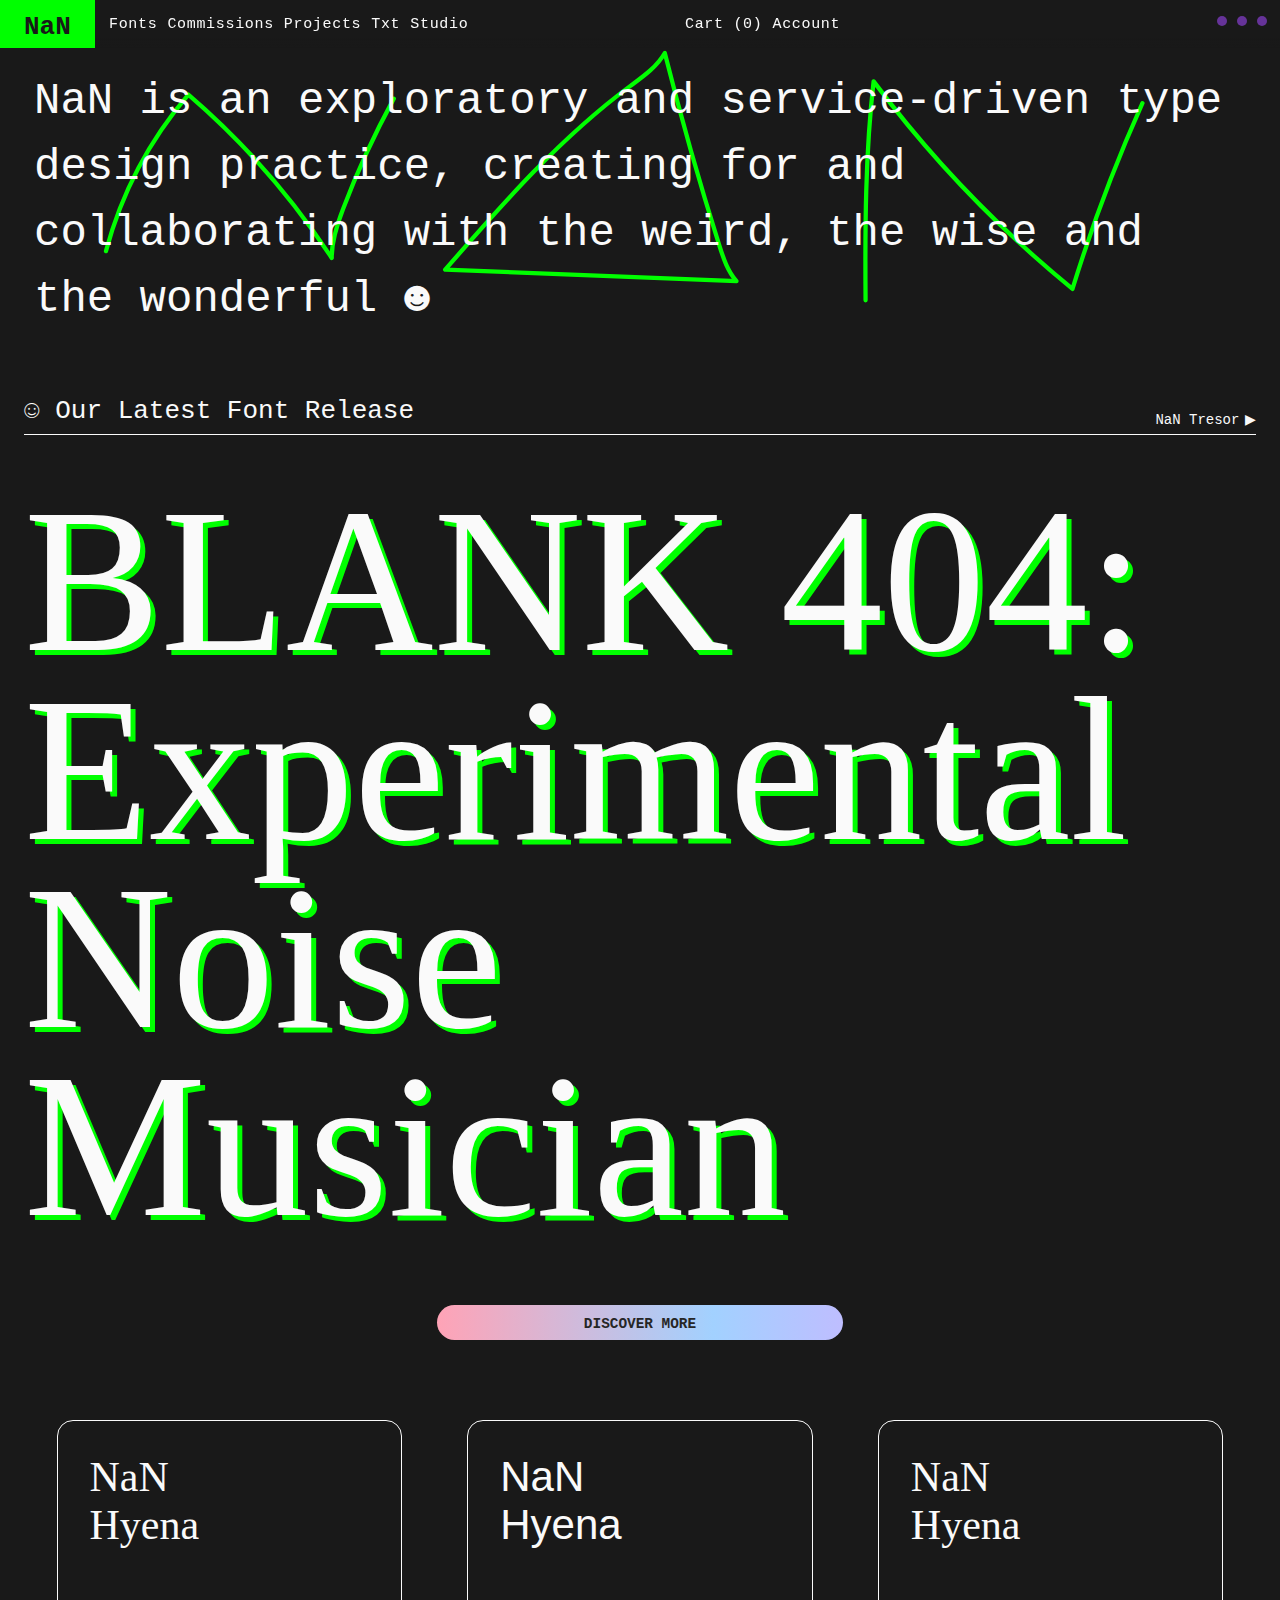
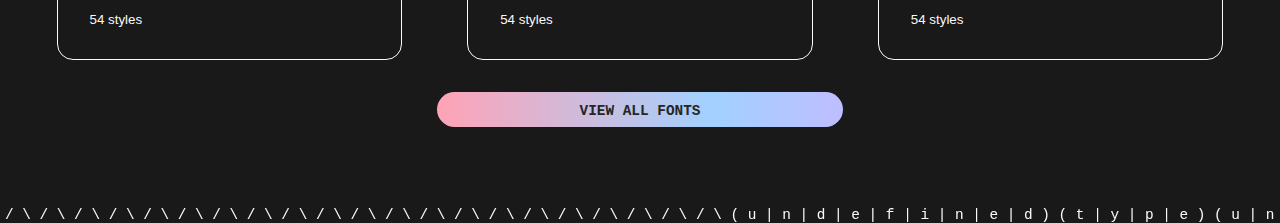
==== index.html @ cc578aba "uploaded website content" ====
<!DOCTYPE html>
<html lang="en">
<head>
    <meta charset="UTF-8">
    <meta http-equiv="X-UA-Compatible" content="IE=edge">
    <meta name="viewport" content="width=device-width, initial-scale=1.0">
    <link rel="apple-touch-icon" sizes="180x180" href="./ico/apple-touch-icon.png">
    <link rel="icon" type="image/png" sizes="32x32" href="./ico/favicon-32x32.png">
    <link rel="icon" type="image/png" sizes="16x16" href="./ico/favicon-16x16.png">
    <link rel="shortcut icon" href="./ico/favicon.ico" type="image/x-icon">
    <title>Home</title>
    <link rel="stylesheet" href="main.css">
    </title>
</head>
<body>
    <div class="themeWrapper">
        <header id="header">
			<a id="header-logo" href="/">NaN</a>
            <ul id="menu-main-menu" class="menu">
                <li id="menu-item-65" class="menu-item menu-item-type-post_type menu-item-object-page menu-item-65"><a href="https://www.nan.xyz/fonts/"><span>Fonts</span></a></li>
                <li id="menu-item-6639" class="menu-item menu-item-type-post_type menu-item-object-page menu-item-6639"><a href="https://www.nan.xyz/custom/"><span>Commissions</span></a></li>
                <li id="menu-item-6194" class="menu-item menu-item-type-post_type menu-item-object-page menu-item-6194"><a href="https://www.nan.xyz/projects/"><span>Projects</span></a></li>
                <li id="menu-item-6442" class="menu-item menu-item-type-post_type menu-item-object-page menu-item-6442"><a href="https://www.nan.xyz/txt/"><span>Txt</span></a></li>
                <li id="menu-item-62" class="menu-item menu-item-type-post_type menu-item-object-page menu-item-62"><a href="https://www.nan.xyz/about/"><span>Studio</span></a></li>
            </ul>
            <ul id="menu-account-menu" class="menu">
                <li id="menu-item-10352" class="menu-item menu-item-type-post_type menu-item-object-page menu-item-10352"><a href="https://www.nan.xyz/cart/"><span>Cart&nbsp;<span class="cart-count">(<span class="cart-count-value">0</span>)</span></span></a></li>
                <li id="menu-item-10353" class="menu-item menu-item-type-post_type menu-item-object-page menu-item-10353"><a href="https://www.nan.xyz/my-account/"><span>Account</span></a></li>
            </ul>
            <div><ul id="menu-ul" class="menu">
                <li class="menu-li theme-green" onclick="switchGreen()" id="greenSwitch"></li>
                <li class="menu-li theme-black"></li>
                <li class="menu-li theme-blue"></li>
            </ul></div>
            <div id="custom-color" class="custom-color">
                <a href="custom-color"><span></span></a>
            </div>
			<div id="menu-toggle"><img src="./ico/menu.png" alt=""></div>
		</header>
        <main id="main">
            <div class="block-hero">
                <div class="layout-full columns">        
                    <p class="hero-text">NaN is an exploratory and service-driven type design practice, creating for and collaborating with the weird, the wise and the wonderful ☻</p>
                            <a id="clippy-hello-trials" href="/trial-fonts">Trial fonts</a>
                </div>
                <!--?xml version="1.0" encoding="utf-8"?-->
            <!-- Generator: Adobe Illustrator 19.2.1, SVG Export Plug-In . SVG Version: 6.00 Build 0)  -->
            <svg version="1.1" id="Layer_1" xmlns="http://www.w3.org/2000/svg" xmlns:xlink="http://www.w3.org/1999/xlink" x="0px" y="0px" viewBox="0 0 841.9 175.7" style="enable-background:new 0 0 841.9 175.7;" xml:space="preserve">
            <g>
                <path class="st0" d="M56,138.8c10.5-39.3,29.9-76.1,56.3-107c37.7,32.4,70.8,70.2,98,111.7c-0.2-11.6,3.6-22.9,7.8-33.7
                    c9.8-25.8,21.4-50.9,34.6-75.2"></path>
                <path class="st0" d="M486.9,159.3c-6.1-6.8-9-15.7-11.7-24.3c-13.8-43.5-26.2-87.4-37.3-131.6c-5.4,9.5-14.7,16-23.5,22.5
                    c-47.9,35.4-87.5,80.7-126.6,125.6L486.9,159.3z"></path>
                <path class="st0" d="M575.1,172.4c-0.4-49.9-0.2-100,5.5-149.6c39.3,52.6,85.1,100.3,135.9,141.8c13.3-43.2,29.3-85.6,47.8-126.9"></path>
            </g>
            </svg>
            </div>
            <div class="block-section ">
                <h1 class="section-headline smiley">Our Latest Font Release</h1>
                <a href="https://nan.xyz/fonts/nan-tresor/" target="" class="section-link">NaN Tresor</a>
            </div>
            <div class="initial-text" style="columns: 1;">
                <div>BLANK 404:</div>
                <div>Experimental</div>
                <div>Noise Musician</div>
            </div>
            <p class="nan-button"><a href="https://www.nan.xyz/fonts/nan-tresor/" data-type="URL">Discover more</a></p>
            <div class="section">
                <div class="column1">
                    <div class="style-name">
                        NaN
                        <br>
                        Hyena
                    </div>
                    <small class="tile-count">54 styles</small>
                </div>
                <div class="column1">
                    <div class="style-name1">
                        NaN
                        <br>
                        Hyena
                    </div>
                    <small class="tile-count">54 styles</small>
                </div>
                <div class="column1">
                    <div class="style-name2">
                        NaN
                        <br>
                        Hyena
                    </div>
                    <small class="tile-count">54 styles</small>
                </div>
            </div>
            <p class="nan-button"><a href="https://www.nan.xyz/fonts/" data-type="page" data-id="52">View all fonts</a></p>
            <div class="figlet marquee3k is-init" data-speed="2.25" data-text="undefined type undefined " data-font="Bubble">
                <div class="marquee3k__wrapper" style="white-space: nowrap; transform: translate(-409.5px, 0px) translateZ(0px);">
                    <div class="marquee3k__copy" style="display: inline-block;">   _   _   _   _   _   _   _   _   _     _   _   _   _     _   _   _   _   _   _   _   _   _   
                        / \ / \ / \ / \ / \ / \ / \ / \ / \   / \ / \ / \ / \   / \ / \ / \ / \ / \ / \ / \ / \ / \  
                       ( u | n | d | e | f | i | n | e | d ) ( t | y | p | e ) ( u | n | d | e | f | i | n | e | d ) 
                        \_/ \_/ \_/ \_/ \_/ \_/ \_/ \_/ \_/   \_/ \_/ \_/ \_/   \_/ \_/ \_/ \_/ \_/ \_/ \_/ \_/ \_/  
                    </div>
                    <div class="marquee3k__copy" style="display: inline-block;">   _   _   _   _   _   _   _   _   _     _   _   _   _     _   _   _   _   _   _   _   _   _   
                        / \ / \ / \ / \ / \ / \ / \ / \ / \   / \ / \ / \ / \   / \ / \ / \ / \ / \ / \ / \ / \ / \  
                       ( u | n | d | e | f | i | n | e | d ) ( t | y | p | e ) ( u | n | d | e | f | i | n | e | d ) 
                        \_/ \_/ \_/ \_/ \_/ \_/ \_/ \_/ \_/   \_/ \_/ \_/ \_/   \_/ \_/ \_/ \_/ \_/ \_/ \_/ \_/ \_/  
                    </div><div class="marquee3k__copy" style="display: inline-block;">   _   _   _   _   _   _   _   _   _     _   _   _   _     _   _   _   _   _   _   _   _   _   
                        / \ / \ / \ / \ / \ / \ / \ / \ / \   / \ / \ / \ / \   / \ / \ / \ / \ / \ / \ / \ / \ / \  
                       ( u | n | d | e | f | i | n | e | d ) ( t | y | p | e ) ( u | n | d | e | f | i | n | e | d ) 
                        \_/ \_/ \_/ \_/ \_/ \_/ \_/ \_/ \_/   \_/ \_/ \_/ \_/   \_/ \_/ \_/ \_/ \_/ \_/ \_/ \_/ \_/  
                    </div><div class="marquee3k__copy" style="display: inline-block;">   _   _   _   _   _   _   _   _   _     _   _   _   _     _   _   _   _   _   _   _   _   _   
                        / \ / \ / \ / \ / \ / \ / \ / \ / \   / \ / \ / \ / \   / \ / \ / \ / \ / \ / \ / \ / \ / \  
                       ( u | n | d | e | f | i | n | e | d ) ( t | y | p | e ) ( u | n | d | e | f | i | n | e | d ) 
                        \_/ \_/ \_/ \_/ \_/ \_/ \_/ \_/ \_/   \_/ \_/ \_/ \_/   \_/ \_/ \_/ \_/ \_/ \_/ \_/ \_/ \_/  
                    </div><div class="marquee3k__copy" style="display: inline-block;">   _   _   _   _   _   _   _   _   _     _   _   _   _     _   _   _   _   _   _   _   _   _   
                        / \ / \ / \ / \ / \ / \ / \ / \ / \   / \ / \ / \ / \   / \ / \ / \ / \ / \ / \ / \ / \ / \  
                       ( u | n | d | e | f | i | n | e | d ) ( t | y | p | e ) ( u | n | d | e | f | i | n | e | d ) 
                        \_/ \_/ \_/ \_/ \_/ \_/ \_/ \_/ \_/   \_/ \_/ \_/ \_/   \_/ \_/ \_/ \_/ \_/ \_/ \_/ \_/ \_/  
                    </div><div class="marquee3k__copy" style="display: inline-block;">   _   _   _   _   _   _   _   _   _     _   _   _   _     _   _   _   _   _   _   _   _   _   
                        / \ / \ / \ / \ / \ / \ / \ / \ / \   / \ / \ / \ / \   / \ / \ / \ / \ / \ / \ / \ / \ / \  
                       ( u | n | d | e | f | i | n | e | d ) ( t | y | p | e ) ( u | n | d | e | f | i | n | e | d ) 
                        \_/ \_/ \_/ \_/ \_/ \_/ \_/ \_/ \_/   \_/ \_/ \_/ \_/   \_/ \_/ \_/ \_/ \_/ \_/ \_/ \_/ \_/  
                    </div>
                </div>
            </div>
        </main>
    </div>
</body>
<script src="app.js"></script>
</html>
---- main.css ----
/* reset */

* {
    margin: 0;
    box-sizing: border-box;
}

:root {
    --black: rgb(25, 25, 25);
    --yellow: rgb(255, 255, 150);
    --blue: rgb(0, 0, 255);
    --foreground: rgb(250, 250, 250);
    --background: rgb(183, 255, 180);
    --highlight: rgb(0, 255, 0);
    --fontSize_normal: 16px;
    --fontSize_huge: 42px;
    --lineHeightDefault: 1.5;
}

a {
    color: var(--foreground);
    text-decoration: none;
}

li {
    list-style: none;
}

body {
    -webkit-font-smoothing: antialiased;
    -moz-osx-font-smoothing: grayscale;
    text-rendering: optimizeLegibility;
}

/* ************* _______ end of reset_______ ************* */

.themeWrapper{
    background-color: var(--black);
    color: var(--foreground);
    width: 100%;
}

.themeWrapperYellow {
    background-color: var(--yellow);
}

#header {
    display: flex;
    position: sticky;
    top: 0;
    width: 100%;
    height: 48px;
    left: 0;
    z-index: 99;
    padding-left: 0;
    background: rgba(0,0,0,0) linear-gradient(180deg, var(--black) 80%, rgba(183, 255, 180, 0) 100%);
}

#header * {
    position: relative;
}

.menu {
    display: none;
}

#menu-ul {
    display: flex;
    align-items: center;
    justify-content: space-between;
    margin: 0rem 0.5rem !important;
    right: -4px;
    right: 0;
    top: 1rem;
}

.menu-li {
    cursor: pointer;
    content: "";
    height: 10px;
    width: 10px;
    border-radius: 100%;
    border: none;
    background-color: rebeccapurple;
}

#header-logo {
    background-color: var(--highlight);
    color: var(--black);
    line-height: 1em;
    position: absolute;
    height: 3rem;
    left: 0;
    top: 0;
    padding: .55em 1.5rem 0;
    z-index: 1;
    font-family: monospace;
    font-weight: 900;
    font-size: 26px;
}

#menu-toggle{
    position: fixed;
    top: 0;
    right: 0;
}

#menu-toggle img {
    width: 3rem;
    background-color: var(--highlight);
    z-index: 999;
    padding: 0.5rem;
}

/* ________ ********** main content styling********** _________ */

main {
    position: relative;
    padding: 0 1.5rem;
}

.block-hero {
    position: relative;
    padding: 1.25rem 0;
}

/* svg */
.st0 {
    fill:none;
    stroke:#00FF00;
    stroke-width:2.9173;
    stroke-linecap:round;
    stroke-linejoin:round;
    stroke-miterlimit:10;
}

.block-hero svg {
    width: 100%;
    margin: 0;
    z-index: 0;
    position: absolute;
    top: 0;
    min-height: 100%/8;
    pointer-events: none;
}

.block-hero .layout-full, .block-hero .layout-columns, .block-hero .layout-clippy {
    line-height: 1.2;
    font-family: "NaN Holo Mono",monospace;
    font-weight: 300;
    font-style: normal;
    font-variation-settings: "mono" 100,"wght" 300;
    font-feature-settings: "liga" 0,"dlig" 0;
    font-size: inherit;
}

p.hero-text {
    font-size: 24px;
    margin-left: 10px;
    margin-right: 10px;
    text-align: left;
    line-height: 1.5;
    position: relative;
    z-index: 1;
}

#clippy-hello-trials {
    width: 10rem;
    height: 5.7736rem !important;
    background-color: var(--highlight);
    margin: 2.8866rem 0;
    border-radius: 0;
    padding: .5rem 0;
    position: absolute;
    right: 10vh;
    top: calc(50% - 3rem);
    width: 10rem;
    text-align: center;
    text-transform: capitalize;
    font-size: 2.5rem;
    line-height: 1;
    transform-origin: 50% -15%;
    z-index: 999;
    transform: scale(0);
    display: none;
    transition: .2s all ease-out !important;
}

/* block section */

.block-section {
    display: block;
    border-bottom: 1px solid var(--foreground);
    margin-top: 2.5rem;
    margin-bottom: 1.25rem;
}


.block-section h1
.smiley:before, 
.block-section 
.woocommerce 
.smiley
#order_review_heading:before, 
.woocommerce .block-section 
.smiley
#order_review_heading:before,
.block-section 
h2.smiley:before, 
.block-section 
h3.smiley:before, 
.block-section 
h4.smiley:before, 
.block-section 
h5.smiley:before, 
.block-section 
h6.smiley:before, 
.block-section 
.section-headline.smiley:before {
    content: "☺ ";
}

.block-section h1 {
    font-family: monospace;
    font-weight: 300;
    line-height: 1.5;
    margin: 0 0 .2rem;
    font-style: normal;
}

.block-section .section-link {
    font-family: "NaN Holo Mono",monospace;
    font-weight: 500;
    font-style: normal;
    font-variation-settings: "mono" 100,"wght" 500;
    font-feature-settings: "liga" 0,"dlig" 0;
    font-size: 14px;
    border: none;
    line-height: 1.5;
    margin: 0 0 .2rem;
}

.block-section .section-link:after {
    content: "▶";
    margin-left: .4em;
}

/* ____________ */
element.style {
    columns: 1;
}
.initial-text {
    font-family: impact;
    column-gap: 1rem;
    text-shadow: 5px 5px var(--highlight);
    font-size: 16vw;
    line-height: 92%;
    text-align: left;
    letter-spacing: 0em;
    font-variation-settings: "wght" 400;
    padding-top: 2rem;
    padding-bottom: 2rem;
    overflow-y: hidden;
    overflow-x: hidden;
    margin-left: 0;
    margin-right: 0;
    padding-left: 0;
    padding-right: 0;
    opacity: 1;
    cursor: url(ico/clippy-cursor.svg) 10 50,wait;
}

.nan-button {
    text-align: center;
    margin: 2rem 0 5rem;
}

.nan-button a {
    cursor: pointer;
    min-width: 33%;
    transition: opacity .2s ease-out;
    text-transform: uppercase;
    font-family: monospace;
    font-weight: 600;
    font-style: normal;
    font-variation-settings: "mono" 100,"wght" 800;
    font-feature-settings: "liga" 0,"dlig" 0;
    font-size: 14.4px;
    background-size: 200% 200%;
    transition: all .1s ease-out;
    animation-name: chromatic;
    animation-duration: 3s;
    animation-iteration-count: infinite;
    animation-direction: normal;
    animation-timing-function: linear;
    border: none;
    background-image: linear-gradient(270deg, rgb(255, 163, 182), rgb(221, 169, 255) 33%, rgb(162, 209, 255) 66%, rgb(255, 163, 182));
    color: #262626;
    cursor: pointer;
    border-radius: 1.25em;
    display: inline-block;
    line-height: 2.25em;
    padding: .2em 2em 0;
}

.section {
    display: flex;
    flex-direction: column;
}

.column1 {
    border: solid 1px var(--foreground);
    border-radius: 1rem;
    height: 25rem;
    position: relative;
}

.style-name {
    margin: 2rem;
    font-size: var(--fontSize_huge);
    font-family: bahnschrift;
    font-weight: 100;
}

.tile-count {
    position: absolute;
    left: 2rem;
    bottom: 2rem;
    z-index: 3;
    color: var(--foreground);
    display: block;
    font-family: 'Lucida Sans', 'Lucida Sans Regular', 'Lucida Grande', 'Lucida Sans Unicode', Geneva, Verdana, sans-serif;
}

.style-name1 {
    margin: 2rem;
    font-size: var(--fontSize_huge);
    font-family: Impact, Haettenschweiler, 'Arial Narrow Bold', sans-serif;
    font-weight: 400;
}
.style-name2 {
    margin: 2rem;
    font-size: var(--fontSize_huge);
    font-family: Corbel;
    font-weight: 200;
}


/* anim */
.marquee3k.is-init {
    visibility: visible;
}

.marquee3k {
    font-family: "NaN Holo Mono",monospace;
    font-weight: 400;
    font-style: normal;
    font-variation-settings: "mono" 100,"wght" 400;
    font-feature-settings: "liga" 0,"dlig" 0;
    font-size: 14.4px;
    visibility: hidden;
    display: flex;
    align-items: center;
    overflow: hidden;
    margin-left: -1.5rem;
    margin-right: -1.5rem;
    cursor: pointer;
    user-select: none;
    max-width: 100vw;
}

.marquee3k__wrapper {
    white-space: nowrap;
    transform: translate(-326.25px, 0px) translateZ(0px);
}

@media screen and (min-width: 768px) {

    #menu-toggle {
        display: none;
    }

    #menu-main-menu {
        max-width: 40vw;
    }

    #header ul.menu {
        display: flex;
        align-items: stretch;
        letter-spacing: .045em;
        flex-grow: 1;
        margin-left: 4rem;
        font-family: "NaN Holo Mono",monospace;
        font-weight: 500;
        font-style: normal;
        font-variation-settings: "mono" 100,"wght" 500;
        font-feature-settings: "liga" 0,"dlig" 0;
        font-size: 15px;
    }

    .menu li{
        margin: 0 5px;
        align-items: center;
        display: flex;
    }
    
    #menu-account-menu {
        display: none;
    }

    p.hero-text {
        font-size: 44px;
    }

    .section {
        flex-direction: row;
        justify-content: space-around;
    }
    .column1 {
        border: solid 1px var(--foreground);
        border-radius: 1rem;
        height: 15rem;
        width: 27vw;
        position: relative;
    }
    .block-section {
        display: flex;
        justify-content: space-between;
        align-items: flex-end;
    }
}
@media screen and (max-width: 764px) {
    .column1:nth-last-child(1) {
        margin-top: 4rem;
    }
    .column1:nth-last-child(2) {
        margin-top: 4rem;
    }

    .marquee3k {
        font-family: "NaN Holo Mono",monospace;
        font-weight: 400;
        font-style: normal;
        font-variation-settings: "mono" 100,"wght" 400;
        font-feature-settings: "liga" 0,"dlig" 0;
        font-size: 8px;
    }

    .menu-ul #menu-li {
        display: none;
    }

}
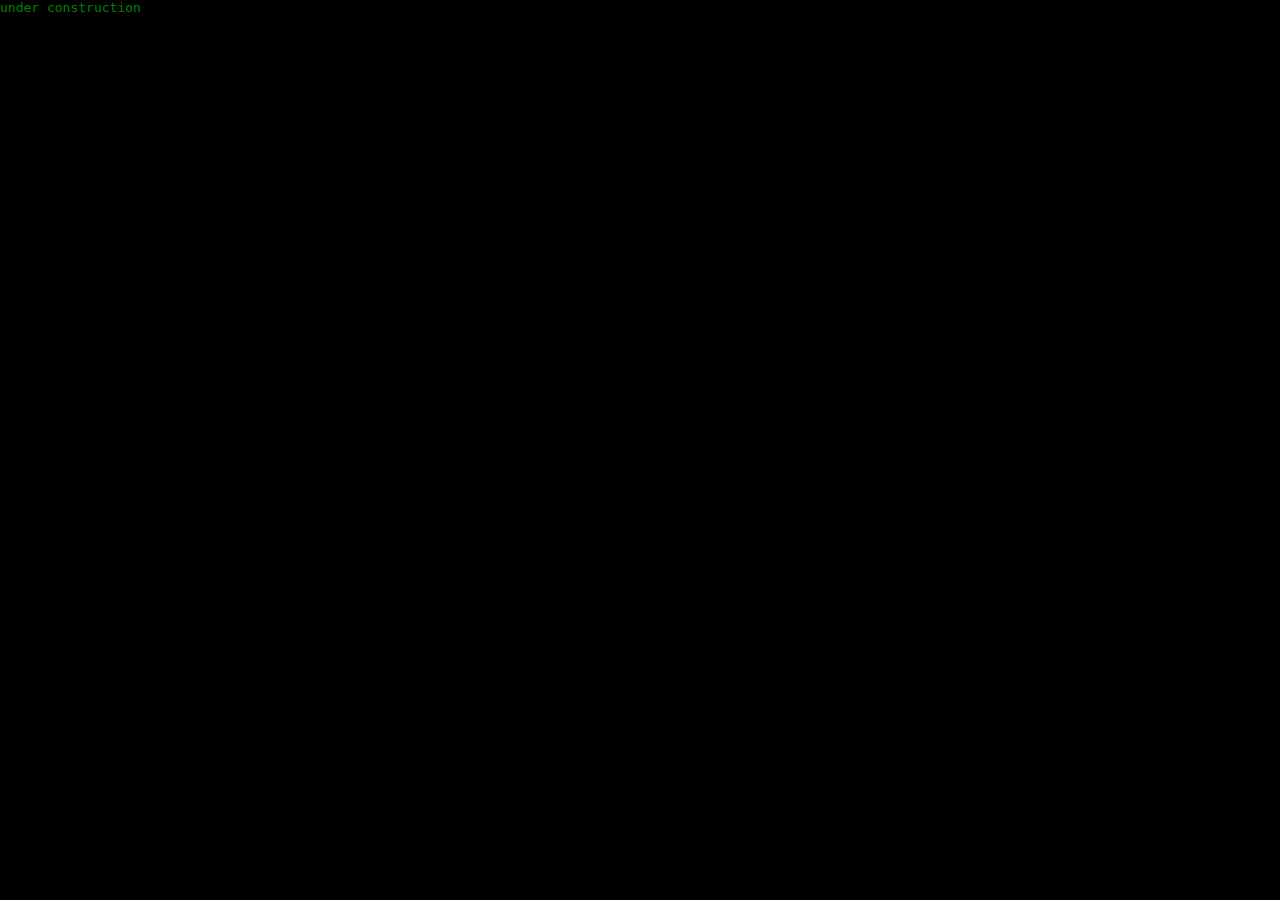
==== commit 74d11a3d: "blacked" ====
--- a/index.html
+++ b/index.html
@@ -4,6 +4,7 @@
     <meta charset="UTF-8">
     <meta http-equiv="X-UA-Compatible" content="IE=edge">
     <meta name="viewport" content="width=device-width, initial-scale=1.0">
+    <meta name="description" content="a nan.xyz website clone created by dev-emma"/>
     <link rel="apple-touch-icon" sizes="180x180" href="./ico/apple-touch-icon.png">
     <link rel="icon" type="image/png" sizes="32x32" href="./ico/favicon-32x32.png">
     <link rel="icon" type="image/png" sizes="16x16" href="./ico/favicon-16x16.png">
@@ -13,117 +14,6 @@
     </title>
 </head>
 <body>
-    <div class="themeWrapper">
-        <header id="header">
-			<a id="header-logo" href="/">NaN</a>
-            <ul id="menu-main-menu" class="menu">
-                <li id="menu-item-65" class="menu-item menu-item-type-post_type menu-item-object-page menu-item-65"><a href="https://www.nan.xyz/fonts/"><span>Fonts</span></a></li>
-                <li id="menu-item-6639" class="menu-item menu-item-type-post_type menu-item-object-page menu-item-6639"><a href="https://www.nan.xyz/custom/"><span>Commissions</span></a></li>
-                <li id="menu-item-6194" class="menu-item menu-item-type-post_type menu-item-object-page menu-item-6194"><a href="https://www.nan.xyz/projects/"><span>Projects</span></a></li>
-                <li id="menu-item-6442" class="menu-item menu-item-type-post_type menu-item-object-page menu-item-6442"><a href="https://www.nan.xyz/txt/"><span>Txt</span></a></li>
-                <li id="menu-item-62" class="menu-item menu-item-type-post_type menu-item-object-page menu-item-62"><a href="https://www.nan.xyz/about/"><span>Studio</span></a></li>
-            </ul>
-            <ul id="menu-account-menu" class="menu">
-                <li id="menu-item-10352" class="menu-item menu-item-type-post_type menu-item-object-page menu-item-10352"><a href="https://www.nan.xyz/cart/"><span>Cart&nbsp;<span class="cart-count">(<span class="cart-count-value">0</span>)</span></span></a></li>
-                <li id="menu-item-10353" class="menu-item menu-item-type-post_type menu-item-object-page menu-item-10353"><a href="https://www.nan.xyz/my-account/"><span>Account</span></a></li>
-            </ul>
-            <div><ul id="menu-ul" class="menu">
-                <li class="menu-li theme-green" onclick="switchGreen()" id="greenSwitch"></li>
-                <li class="menu-li theme-black"></li>
-                <li class="menu-li theme-blue"></li>
-            </ul></div>
-            <div id="custom-color" class="custom-color">
-                <a href="custom-color"><span></span></a>
-            </div>
-			<div id="menu-toggle"><img src="./ico/menu.png" alt=""></div>
-		</header>
-        <main id="main">
-            <div class="block-hero">
-                <div class="layout-full columns">        
-                    <p class="hero-text">NaN is an exploratory and service-driven type design practice, creating for and collaborating with the weird, the wise and the wonderful ☻</p>
-                            <a id="clippy-hello-trials" href="/trial-fonts">Trial fonts</a>
-                </div>
-                <!--?xml version="1.0" encoding="utf-8"?-->
-            <!-- Generator: Adobe Illustrator 19.2.1, SVG Export Plug-In . SVG Version: 6.00 Build 0)  -->
-            <svg version="1.1" id="Layer_1" xmlns="http://www.w3.org/2000/svg" xmlns:xlink="http://www.w3.org/1999/xlink" x="0px" y="0px" viewBox="0 0 841.9 175.7" style="enable-background:new 0 0 841.9 175.7;" xml:space="preserve">
-            <g>
-                <path class="st0" d="M56,138.8c10.5-39.3,29.9-76.1,56.3-107c37.7,32.4,70.8,70.2,98,111.7c-0.2-11.6,3.6-22.9,7.8-33.7
-                    c9.8-25.8,21.4-50.9,34.6-75.2"></path>
-                <path class="st0" d="M486.9,159.3c-6.1-6.8-9-15.7-11.7-24.3c-13.8-43.5-26.2-87.4-37.3-131.6c-5.4,9.5-14.7,16-23.5,22.5
-                    c-47.9,35.4-87.5,80.7-126.6,125.6L486.9,159.3z"></path>
-                <path class="st0" d="M575.1,172.4c-0.4-49.9-0.2-100,5.5-149.6c39.3,52.6,85.1,100.3,135.9,141.8c13.3-43.2,29.3-85.6,47.8-126.9"></path>
-            </g>
-            </svg>
-            </div>
-            <div class="block-section ">
-                <h1 class="section-headline smiley">Our Latest Font Release</h1>
-                <a href="https://nan.xyz/fonts/nan-tresor/" target="" class="section-link">NaN Tresor</a>
-            </div>
-            <div class="initial-text" style="columns: 1;">
-                <div>BLANK 404:</div>
-                <div>Experimental</div>
-                <div>Noise Musician</div>
-            </div>
-            <p class="nan-button"><a href="https://www.nan.xyz/fonts/nan-tresor/" data-type="URL">Discover more</a></p>
-            <div class="section">
-                <div class="column1">
-                    <div class="style-name">
-                        NaN
-                        <br>
-                        Hyena
-                    </div>
-                    <small class="tile-count">54 styles</small>
-                </div>
-                <div class="column1">
-                    <div class="style-name1">
-                        NaN
-                        <br>
-                        Hyena
-                    </div>
-                    <small class="tile-count">54 styles</small>
-                </div>
-                <div class="column1">
-                    <div class="style-name2">
-                        NaN
-                        <br>
-                        Hyena
-                    </div>
-                    <small class="tile-count">54 styles</small>
-                </div>
-            </div>
-            <p class="nan-button"><a href="https://www.nan.xyz/fonts/" data-type="page" data-id="52">View all fonts</a></p>
-            <div class="figlet marquee3k is-init" data-speed="2.25" data-text="undefined type undefined " data-font="Bubble">
-                <div class="marquee3k__wrapper" style="white-space: nowrap; transform: translate(-409.5px, 0px) translateZ(0px);">
-                    <div class="marquee3k__copy" style="display: inline-block;">   _   _   _   _   _   _   _   _   _     _   _   _   _     _   _   _   _   _   _   _   _   _   
-                        / \ / \ / \ / \ / \ / \ / \ / \ / \   / \ / \ / \ / \   / \ / \ / \ / \ / \ / \ / \ / \ / \  
-                       ( u | n | d | e | f | i | n | e | d ) ( t | y | p | e ) ( u | n | d | e | f | i | n | e | d ) 
-                        \_/ \_/ \_/ \_/ \_/ \_/ \_/ \_/ \_/   \_/ \_/ \_/ \_/   \_/ \_/ \_/ \_/ \_/ \_/ \_/ \_/ \_/  
-                    </div>
-                    <div class="marquee3k__copy" style="display: inline-block;">   _   _   _   _   _   _   _   _   _     _   _   _   _     _   _   _   _   _   _   _   _   _   
-                        / \ / \ / \ / \ / \ / \ / \ / \ / \   / \ / \ / \ / \   / \ / \ / \ / \ / \ / \ / \ / \ / \  
-                       ( u | n | d | e | f | i | n | e | d ) ( t | y | p | e ) ( u | n | d | e | f | i | n | e | d ) 
-                        \_/ \_/ \_/ \_/ \_/ \_/ \_/ \_/ \_/   \_/ \_/ \_/ \_/   \_/ \_/ \_/ \_/ \_/ \_/ \_/ \_/ \_/  
-                    </div><div class="marquee3k__copy" style="display: inline-block;">   _   _   _   _   _   _   _   _   _     _   _   _   _     _   _   _   _   _   _   _   _   _   
-                        / \ / \ / \ / \ / \ / \ / \ / \ / \   / \ / \ / \ / \   / \ / \ / \ / \ / \ / \ / \ / \ / \  
-                       ( u | n | d | e | f | i | n | e | d ) ( t | y | p | e ) ( u | n | d | e | f | i | n | e | d ) 
-                        \_/ \_/ \_/ \_/ \_/ \_/ \_/ \_/ \_/   \_/ \_/ \_/ \_/   \_/ \_/ \_/ \_/ \_/ \_/ \_/ \_/ \_/  
-                    </div><div class="marquee3k__copy" style="display: inline-block;">   _   _   _   _   _   _   _   _   _     _   _   _   _     _   _   _   _   _   _   _   _   _   
-                        / \ / \ / \ / \ / \ / \ / \ / \ / \   / \ / \ / \ / \   / \ / \ / \ / \ / \ / \ / \ / \ / \  
-                       ( u | n | d | e | f | i | n | e | d ) ( t | y | p | e ) ( u | n | d | e | f | i | n | e | d ) 
-                        \_/ \_/ \_/ \_/ \_/ \_/ \_/ \_/ \_/   \_/ \_/ \_/ \_/   \_/ \_/ \_/ \_/ \_/ \_/ \_/ \_/ \_/  
-                    </div><div class="marquee3k__copy" style="display: inline-block;">   _   _   _   _   _   _   _   _   _     _   _   _   _     _   _   _   _   _   _   _   _   _   
-                        / \ / \ / \ / \ / \ / \ / \ / \ / \   / \ / \ / \ / \   / \ / \ / \ / \ / \ / \ / \ / \ / \  
-                       ( u | n | d | e | f | i | n | e | d ) ( t | y | p | e ) ( u | n | d | e | f | i | n | e | d ) 
-                        \_/ \_/ \_/ \_/ \_/ \_/ \_/ \_/ \_/   \_/ \_/ \_/ \_/   \_/ \_/ \_/ \_/ \_/ \_/ \_/ \_/ \_/  
-                    </div><div class="marquee3k__copy" style="display: inline-block;">   _   _   _   _   _   _   _   _   _     _   _   _   _     _   _   _   _   _   _   _   _   _   
-                        / \ / \ / \ / \ / \ / \ / \ / \ / \   / \ / \ / \ / \   / \ / \ / \ / \ / \ / \ / \ / \ / \  
-                       ( u | n | d | e | f | i | n | e | d ) ( t | y | p | e ) ( u | n | d | e | f | i | n | e | d ) 
-                        \_/ \_/ \_/ \_/ \_/ \_/ \_/ \_/ \_/   \_/ \_/ \_/ \_/   \_/ \_/ \_/ \_/ \_/ \_/ \_/ \_/ \_/  
-                    </div>
-                </div>
-            </div>
-        </main>
-    </div>
+	<h1>Under Construction</h1>
 </body>
-<script src="app.js"></script>
-</html>+</html>
--- a/main.css
+++ b/main.css
@@ -30,6 +30,18 @@
     -webkit-font-smoothing: antialiased;
     -moz-osx-font-smoothing: grayscale;
     text-rendering: optimizeLegibility;
+}
+
+body:before {
+    content: "under construction";
+    font-family: Monospace;
+    color: green;
+    background-color: black;
+    position: absolute;
+    top: 0;
+    right: 0;
+    left: 0;
+    bottom: 0;
 }
 
 /* ************* _______ end of reset_______ ************* */
@@ -450,4 +462,4 @@
         display: none;
     }
 
-}+}
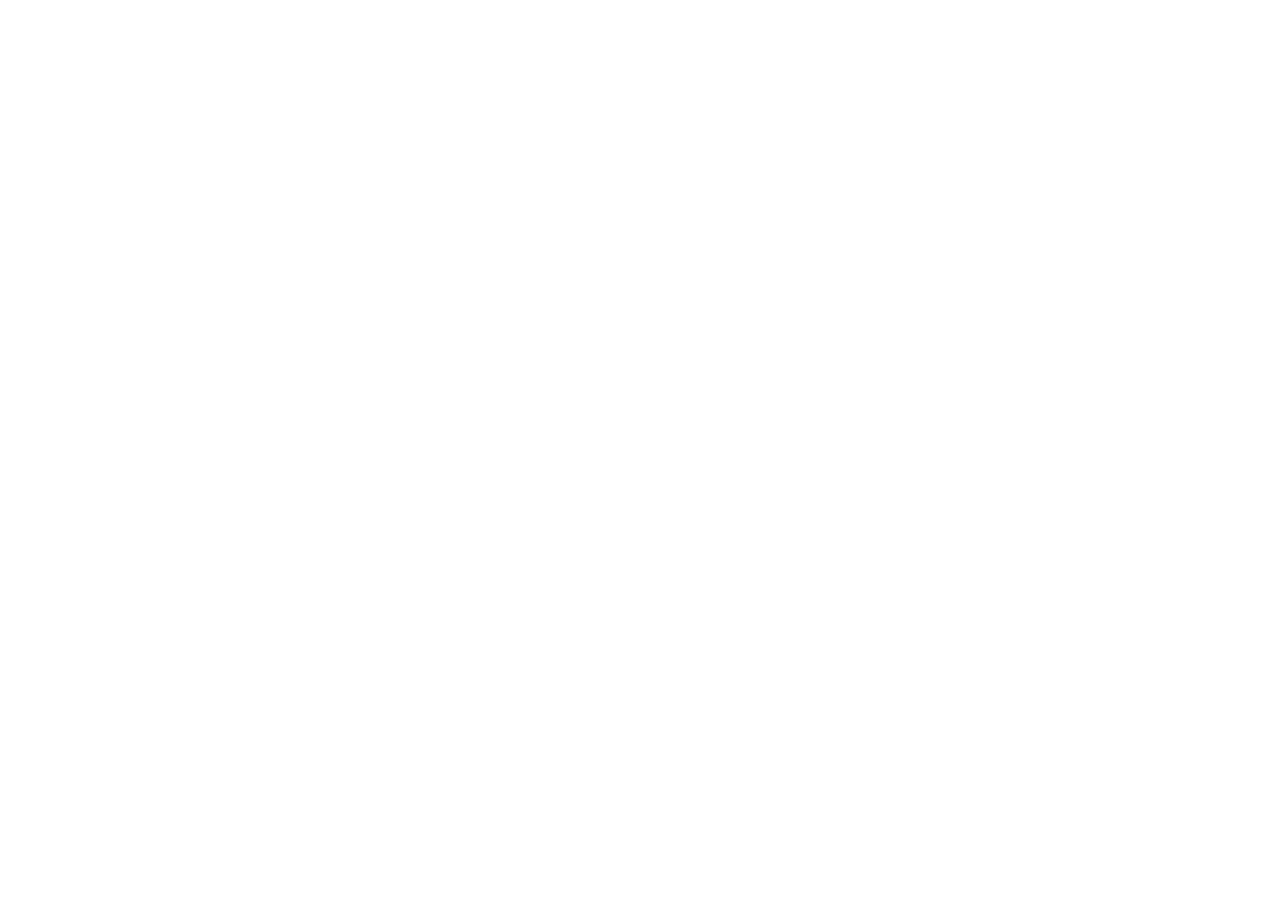
==== commit 0ff86b72: "nothing" ====
--- a/index.html
+++ b/index.html
@@ -14,6 +14,5 @@
     </title>
 </head>
 <body>
-	<h1>Under Construction</h1>
 </body>
 </html>
--- a/main.css
+++ b/main.css
@@ -5,461 +5,12 @@
     box-sizing: border-box;
 }
 
-:root {
-    --black: rgb(25, 25, 25);
-    --yellow: rgb(255, 255, 150);
-    --blue: rgb(0, 0, 255);
-    --foreground: rgb(250, 250, 250);
-    --background: rgb(183, 255, 180);
-    --highlight: rgb(0, 255, 0);
-    --fontSize_normal: 16px;
-    --fontSize_huge: 42px;
-    --lineHeightDefault: 1.5;
+body {
+    height: 100vh;
+    width: 100vw
 }
-
-a {
-    color: var(--foreground);
-    text-decoration: none;
-}
-
-li {
-    list-style: none;
-}
-
-body {
-    -webkit-font-smoothing: antialiased;
-    -moz-osx-font-smoothing: grayscale;
-    text-rendering: optimizeLegibility;
-}
-
-body:before {
-    content: "under construction";
-    font-family: Monospace;
+h1 {
     color: green;
     background-color: black;
-    position: absolute;
-    top: 0;
-    right: 0;
-    left: 0;
-    bottom: 0;
+    font-family: Monospace;
 }
-
-/* ************* _______ end of reset_______ ************* */
-
-.themeWrapper{
-    background-color: var(--black);
-    color: var(--foreground);
-    width: 100%;
-}
-
-.themeWrapperYellow {
-    background-color: var(--yellow);
-}
-
-#header {
-    display: flex;
-    position: sticky;
-    top: 0;
-    width: 100%;
-    height: 48px;
-    left: 0;
-    z-index: 99;
-    padding-left: 0;
-    background: rgba(0,0,0,0) linear-gradient(180deg, var(--black) 80%, rgba(183, 255, 180, 0) 100%);
-}
-
-#header * {
-    position: relative;
-}
-
-.menu {
-    display: none;
-}
-
-#menu-ul {
-    display: flex;
-    align-items: center;
-    justify-content: space-between;
-    margin: 0rem 0.5rem !important;
-    right: -4px;
-    right: 0;
-    top: 1rem;
-}
-
-.menu-li {
-    cursor: pointer;
-    content: "";
-    height: 10px;
-    width: 10px;
-    border-radius: 100%;
-    border: none;
-    background-color: rebeccapurple;
-}
-
-#header-logo {
-    background-color: var(--highlight);
-    color: var(--black);
-    line-height: 1em;
-    position: absolute;
-    height: 3rem;
-    left: 0;
-    top: 0;
-    padding: .55em 1.5rem 0;
-    z-index: 1;
-    font-family: monospace;
-    font-weight: 900;
-    font-size: 26px;
-}
-
-#menu-toggle{
-    position: fixed;
-    top: 0;
-    right: 0;
-}
-
-#menu-toggle img {
-    width: 3rem;
-    background-color: var(--highlight);
-    z-index: 999;
-    padding: 0.5rem;
-}
-
-/* ________ ********** main content styling********** _________ */
-
-main {
-    position: relative;
-    padding: 0 1.5rem;
-}
-
-.block-hero {
-    position: relative;
-    padding: 1.25rem 0;
-}
-
-/* svg */
-.st0 {
-    fill:none;
-    stroke:#00FF00;
-    stroke-width:2.9173;
-    stroke-linecap:round;
-    stroke-linejoin:round;
-    stroke-miterlimit:10;
-}
-
-.block-hero svg {
-    width: 100%;
-    margin: 0;
-    z-index: 0;
-    position: absolute;
-    top: 0;
-    min-height: 100%/8;
-    pointer-events: none;
-}
-
-.block-hero .layout-full, .block-hero .layout-columns, .block-hero .layout-clippy {
-    line-height: 1.2;
-    font-family: "NaN Holo Mono",monospace;
-    font-weight: 300;
-    font-style: normal;
-    font-variation-settings: "mono" 100,"wght" 300;
-    font-feature-settings: "liga" 0,"dlig" 0;
-    font-size: inherit;
-}
-
-p.hero-text {
-    font-size: 24px;
-    margin-left: 10px;
-    margin-right: 10px;
-    text-align: left;
-    line-height: 1.5;
-    position: relative;
-    z-index: 1;
-}
-
-#clippy-hello-trials {
-    width: 10rem;
-    height: 5.7736rem !important;
-    background-color: var(--highlight);
-    margin: 2.8866rem 0;
-    border-radius: 0;
-    padding: .5rem 0;
-    position: absolute;
-    right: 10vh;
-    top: calc(50% - 3rem);
-    width: 10rem;
-    text-align: center;
-    text-transform: capitalize;
-    font-size: 2.5rem;
-    line-height: 1;
-    transform-origin: 50% -15%;
-    z-index: 999;
-    transform: scale(0);
-    display: none;
-    transition: .2s all ease-out !important;
-}
-
-/* block section */
-
-.block-section {
-    display: block;
-    border-bottom: 1px solid var(--foreground);
-    margin-top: 2.5rem;
-    margin-bottom: 1.25rem;
-}
-
-
-.block-section h1
-.smiley:before, 
-.block-section 
-.woocommerce 
-.smiley
-#order_review_heading:before, 
-.woocommerce .block-section 
-.smiley
-#order_review_heading:before,
-.block-section 
-h2.smiley:before, 
-.block-section 
-h3.smiley:before, 
-.block-section 
-h4.smiley:before, 
-.block-section 
-h5.smiley:before, 
-.block-section 
-h6.smiley:before, 
-.block-section 
-.section-headline.smiley:before {
-    content: "☺ ";
-}
-
-.block-section h1 {
-    font-family: monospace;
-    font-weight: 300;
-    line-height: 1.5;
-    margin: 0 0 .2rem;
-    font-style: normal;
-}
-
-.block-section .section-link {
-    font-family: "NaN Holo Mono",monospace;
-    font-weight: 500;
-    font-style: normal;
-    font-variation-settings: "mono" 100,"wght" 500;
-    font-feature-settings: "liga" 0,"dlig" 0;
-    font-size: 14px;
-    border: none;
-    line-height: 1.5;
-    margin: 0 0 .2rem;
-}
-
-.block-section .section-link:after {
-    content: "▶";
-    margin-left: .4em;
-}
-
-/* ____________ */
-element.style {
-    columns: 1;
-}
-.initial-text {
-    font-family: impact;
-    column-gap: 1rem;
-    text-shadow: 5px 5px var(--highlight);
-    font-size: 16vw;
-    line-height: 92%;
-    text-align: left;
-    letter-spacing: 0em;
-    font-variation-settings: "wght" 400;
-    padding-top: 2rem;
-    padding-bottom: 2rem;
-    overflow-y: hidden;
-    overflow-x: hidden;
-    margin-left: 0;
-    margin-right: 0;
-    padding-left: 0;
-    padding-right: 0;
-    opacity: 1;
-    cursor: url(ico/clippy-cursor.svg) 10 50,wait;
-}
-
-.nan-button {
-    text-align: center;
-    margin: 2rem 0 5rem;
-}
-
-.nan-button a {
-    cursor: pointer;
-    min-width: 33%;
-    transition: opacity .2s ease-out;
-    text-transform: uppercase;
-    font-family: monospace;
-    font-weight: 600;
-    font-style: normal;
-    font-variation-settings: "mono" 100,"wght" 800;
-    font-feature-settings: "liga" 0,"dlig" 0;
-    font-size: 14.4px;
-    background-size: 200% 200%;
-    transition: all .1s ease-out;
-    animation-name: chromatic;
-    animation-duration: 3s;
-    animation-iteration-count: infinite;
-    animation-direction: normal;
-    animation-timing-function: linear;
-    border: none;
-    background-image: linear-gradient(270deg, rgb(255, 163, 182), rgb(221, 169, 255) 33%, rgb(162, 209, 255) 66%, rgb(255, 163, 182));
-    color: #262626;
-    cursor: pointer;
-    border-radius: 1.25em;
-    display: inline-block;
-    line-height: 2.25em;
-    padding: .2em 2em 0;
-}
-
-.section {
-    display: flex;
-    flex-direction: column;
-}
-
-.column1 {
-    border: solid 1px var(--foreground);
-    border-radius: 1rem;
-    height: 25rem;
-    position: relative;
-}
-
-.style-name {
-    margin: 2rem;
-    font-size: var(--fontSize_huge);
-    font-family: bahnschrift;
-    font-weight: 100;
-}
-
-.tile-count {
-    position: absolute;
-    left: 2rem;
-    bottom: 2rem;
-    z-index: 3;
-    color: var(--foreground);
-    display: block;
-    font-family: 'Lucida Sans', 'Lucida Sans Regular', 'Lucida Grande', 'Lucida Sans Unicode', Geneva, Verdana, sans-serif;
-}
-
-.style-name1 {
-    margin: 2rem;
-    font-size: var(--fontSize_huge);
-    font-family: Impact, Haettenschweiler, 'Arial Narrow Bold', sans-serif;
-    font-weight: 400;
-}
-.style-name2 {
-    margin: 2rem;
-    font-size: var(--fontSize_huge);
-    font-family: Corbel;
-    font-weight: 200;
-}
-
-
-/* anim */
-.marquee3k.is-init {
-    visibility: visible;
-}
-
-.marquee3k {
-    font-family: "NaN Holo Mono",monospace;
-    font-weight: 400;
-    font-style: normal;
-    font-variation-settings: "mono" 100,"wght" 400;
-    font-feature-settings: "liga" 0,"dlig" 0;
-    font-size: 14.4px;
-    visibility: hidden;
-    display: flex;
-    align-items: center;
-    overflow: hidden;
-    margin-left: -1.5rem;
-    margin-right: -1.5rem;
-    cursor: pointer;
-    user-select: none;
-    max-width: 100vw;
-}
-
-.marquee3k__wrapper {
-    white-space: nowrap;
-    transform: translate(-326.25px, 0px) translateZ(0px);
-}
-
-@media screen and (min-width: 768px) {
-
-    #menu-toggle {
-        display: none;
-    }
-
-    #menu-main-menu {
-        max-width: 40vw;
-    }
-
-    #header ul.menu {
-        display: flex;
-        align-items: stretch;
-        letter-spacing: .045em;
-        flex-grow: 1;
-        margin-left: 4rem;
-        font-family: "NaN Holo Mono",monospace;
-        font-weight: 500;
-        font-style: normal;
-        font-variation-settings: "mono" 100,"wght" 500;
-        font-feature-settings: "liga" 0,"dlig" 0;
-        font-size: 15px;
-    }
-
-    .menu li{
-        margin: 0 5px;
-        align-items: center;
-        display: flex;
-    }
-    
-    #menu-account-menu {
-        display: none;
-    }
-
-    p.hero-text {
-        font-size: 44px;
-    }
-
-    .section {
-        flex-direction: row;
-        justify-content: space-around;
-    }
-    .column1 {
-        border: solid 1px var(--foreground);
-        border-radius: 1rem;
-        height: 15rem;
-        width: 27vw;
-        position: relative;
-    }
-    .block-section {
-        display: flex;
-        justify-content: space-between;
-        align-items: flex-end;
-    }
-}
-@media screen and (max-width: 764px) {
-    .column1:nth-last-child(1) {
-        margin-top: 4rem;
-    }
-    .column1:nth-last-child(2) {
-        margin-top: 4rem;
-    }
-
-    .marquee3k {
-        font-family: "NaN Holo Mono",monospace;
-        font-weight: 400;
-        font-style: normal;
-        font-variation-settings: "mono" 100,"wght" 400;
-        font-feature-settings: "liga" 0,"dlig" 0;
-        font-size: 8px;
-    }
-
-    .menu-ul #menu-li {
-        display: none;
-    }
-
-}
